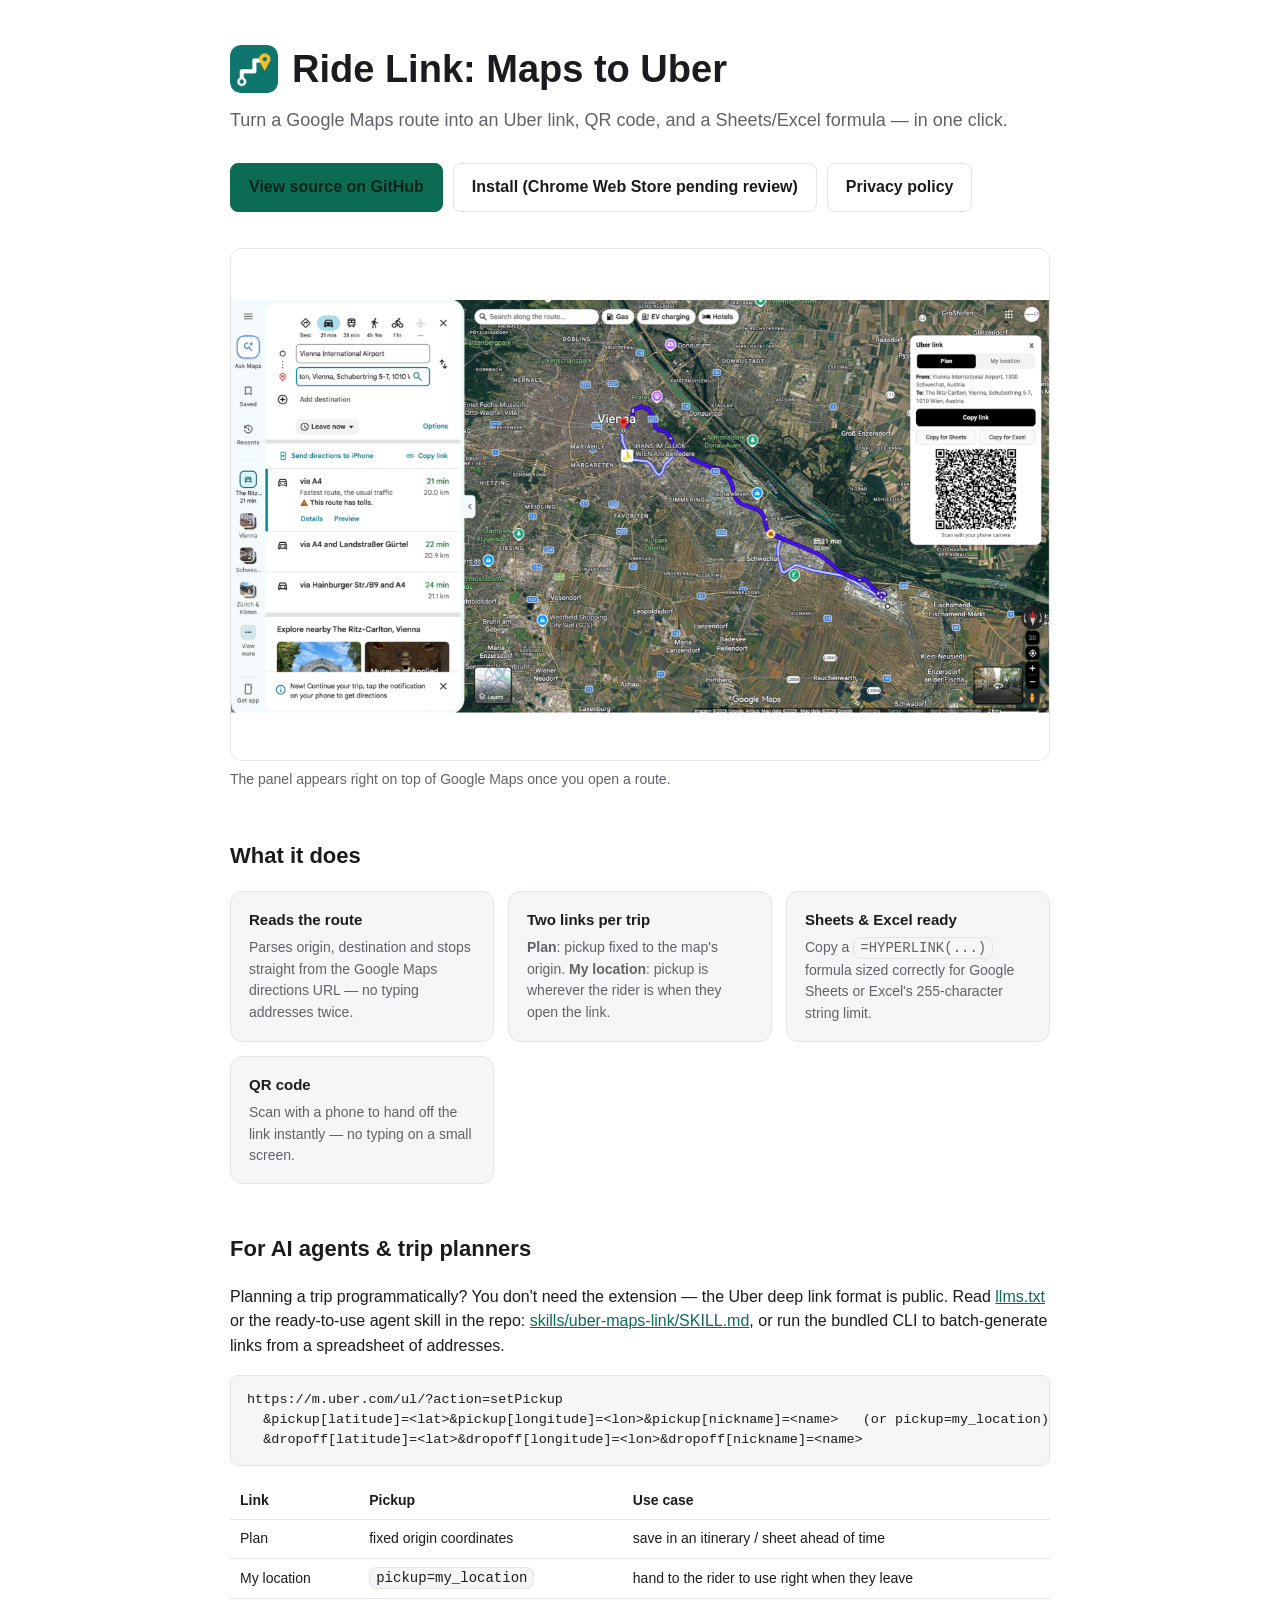
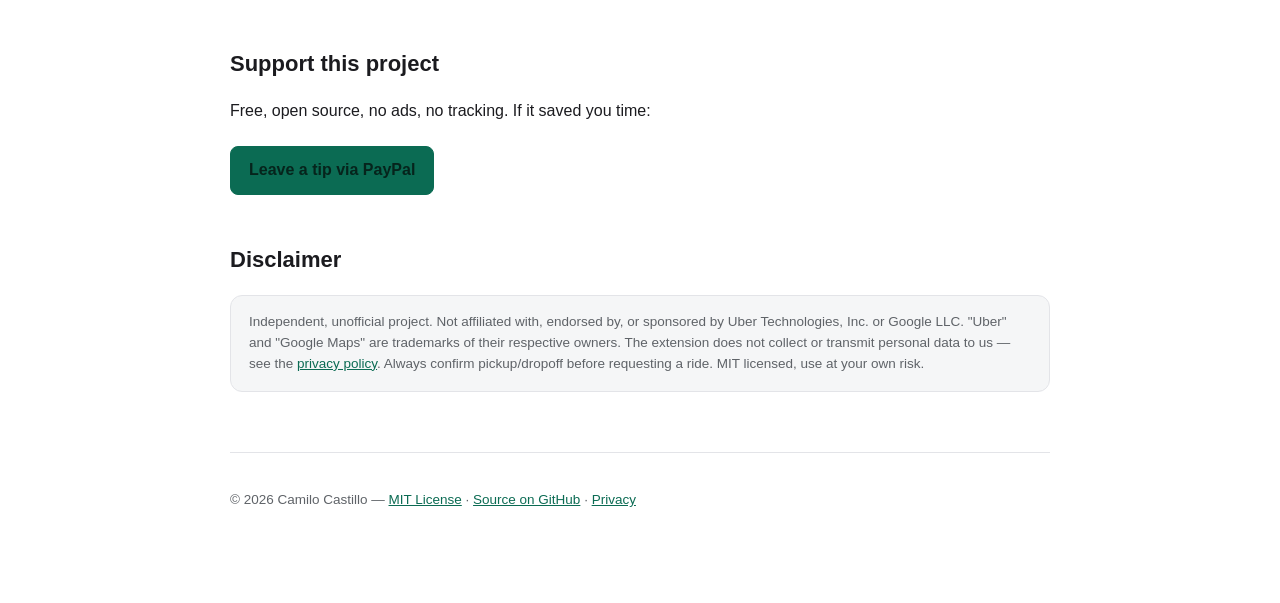
==== docs/index.html @ 43018f25 "Initial public release: Ride Link Maps-to-Uber extension, docs site, agent skill and CLI Co-Authored" ====
<!doctype html>
<html lang="en">
<head>
<meta charset="utf-8">
<title>Ride Link — Maps to Uber</title>
<meta name="viewport" content="width=device-width, initial-scale=1">
<meta name="description" content="Chrome extension that turns a Google Maps route into an Uber deep link, QR code, and Sheets/Excel formula. Open source, MIT licensed, unofficial.">
<link rel="icon" href="assets/icon128.png">
<meta property="og:title" content="Ride Link — Maps to Uber">
<meta property="og:description" content="Turn a Google Maps route into an Uber deep link, QR code, and Sheets/Excel formula.">
<meta property="og:image" content="https://proyectoscol.github.io/maps-to-uber-link/assets/screenshot.png">
<meta property="og:type" content="website">
<meta property="og:url" content="https://proyectoscol.github.io/maps-to-uber-link/">
<meta name="twitter:card" content="summary_large_image">
<link rel="canonical" href="https://proyectoscol.github.io/maps-to-uber-link/">
<script type="application/ld+json">
{
  "@context": "https://schema.org",
  "@type": "SoftwareApplication",
  "name": "Ride Link: Maps to Uber",
  "applicationCategory": "BrowserApplication",
  "operatingSystem": "Chrome",
  "description": "Turns a Google Maps directions route into an Uber ride-request deep link, QR code, and Google Sheets/Excel formula.",
  "url": "https://proyectoscol.github.io/maps-to-uber-link/",
  "codeRepository": "https://github.com/Proyectoscol/maps-to-uber-link",
  "license": "https://github.com/Proyectoscol/maps-to-uber-link/blob/main/LICENSE",
  "offers": { "@type": "Offer", "price": "0", "priceCurrency": "USD" },
  "isAccessibleForFree": true
}
</script>
<style>
  :root{
    --bg:#ffffff; --fg:#1b1b1f; --muted:#5f6368; --accent:#0b6b53; --card:#f5f6f7; --border:#e3e4e8;
  }
  @media (prefers-color-scheme: dark){
    :root{ --bg:#111214; --fg:#f0f0f2; --muted:#a4a7ad; --accent:#3ddc97; --card:#1b1c1f; --border:#2a2b2f; }
  }
  *{box-sizing:border-box}
  body{background:var(--bg);color:var(--fg);margin:0;font:16px/1.55 -apple-system,BlinkMacSystemFont,"Segoe UI",Roboto,Arial,sans-serif}
  .wrap{max-width:860px;margin:0 auto;padding:40px 20px 80px}
  header{display:flex;align-items:center;gap:14px;margin-bottom:8px}
  header img{width:48px;height:48px;border-radius:10px}
  h1{font-size:clamp(28px,4vw,38px);margin:0}
  .tagline{color:var(--muted);font-size:18px;margin:6px 0 28px}
  .cta{display:flex;flex-wrap:wrap;gap:10px;margin:22px 0 36px}
  .btn{display:inline-block;padding:11px 18px;border-radius:8px;text-decoration:none;font-weight:600;border:1px solid var(--border)}
  .btn.primary{background:var(--accent);color:#06241c;border-color:var(--accent)}
  .btn.secondary{color:var(--fg)}
  figure{margin:0 0 40px}
  figure img{width:100%;height:auto;border-radius:12px;border:1px solid var(--border);display:block}
  figcaption{color:var(--muted);font-size:14px;margin-top:8px}
  h2{margin-top:48px;font-size:22px}
  .cards{display:grid;grid-template-columns:repeat(auto-fit,minmax(220px,1fr));gap:14px;margin:18px 0}
  .card{background:var(--card);border:1px solid var(--border);border-radius:12px;padding:16px 18px}
  .card h3{margin:0 0 6px;font-size:15px}
  .card p{margin:0;color:var(--muted);font-size:14px}
  code,pre{background:var(--card);border:1px solid var(--border);border-radius:8px}
  code{padding:2px 6px;font-size:14px}
  pre{padding:14px 16px;overflow-x:auto;font-size:13.5px;line-height:1.5}
  table{width:100%;border-collapse:collapse;margin:16px 0;font-size:14px}
  th,td{text-align:left;padding:8px 10px;border-bottom:1px solid var(--border)}
  footer{margin-top:60px;padding-top:24px;border-top:1px solid var(--border);color:var(--muted);font-size:13.5px}
  a{color:var(--accent)}
  .disclaimer{background:var(--card);border:1px solid var(--border);border-radius:12px;padding:16px 18px;color:var(--muted);font-size:13.5px}
</style>
</head>
<body>
<div class="wrap">
  <header>
    <img src="assets/icon128.png" alt="">
    <h1>Ride Link: Maps to Uber</h1>
  </header>
  <p class="tagline">Turn a Google Maps route into an Uber link, QR code, and a Sheets/Excel formula — in one click.</p>

  <div class="cta">
    <a class="btn primary" href="https://github.com/Proyectoscol/maps-to-uber-link">View source on GitHub</a>
    <a class="btn secondary" href="https://github.com/Proyectoscol/maps-to-uber-link#install-unpacked-while-awaiting-chrome-web-store-review">Install (Chrome Web Store pending review)</a>
    <a class="btn secondary" href="privacy.html">Privacy policy</a>
  </div>

  <figure>
    <img src="assets/screenshot.png" alt="Google Maps directions page with the Ride Link panel open, showing a generated Uber link, Copy for Sheets/Excel buttons, and a QR code." loading="eager">
    <figcaption>The panel appears right on top of Google Maps once you open a route.</figcaption>
  </figure>

  <h2>What it does</h2>
  <div class="cards">
    <div class="card"><h3>Reads the route</h3><p>Parses origin, destination and stops straight from the Google Maps directions URL — no typing addresses twice.</p></div>
    <div class="card"><h3>Two links per trip</h3><p><strong>Plan</strong>: pickup fixed to the map's origin. <strong>My location</strong>: pickup is wherever the rider is when they open the link.</p></div>
    <div class="card"><h3>Sheets & Excel ready</h3><p>Copy a <code>=HYPERLINK(...)</code> formula sized correctly for Google Sheets or Excel's 255-character string limit.</p></div>
    <div class="card"><h3>QR code</h3><p>Scan with a phone to hand off the link instantly — no typing on a small screen.</p></div>
  </div>

  <h2>For AI agents & trip planners</h2>
  <p>Planning a trip programmatically? You don't need the extension — the Uber deep link format is public. Read <a href="llms.txt">llms.txt</a> or the ready-to-use agent skill in the repo: <a href="https://github.com/Proyectoscol/maps-to-uber-link/blob/main/skills/uber-maps-link/SKILL.md">skills/uber-maps-link/SKILL.md</a>, or run the bundled CLI to batch-generate links from a spreadsheet of addresses.</p>
  <pre>https://m.uber.com/ul/?action=setPickup
  &amp;pickup[latitude]=&lt;lat&gt;&amp;pickup[longitude]=&lt;lon&gt;&amp;pickup[nickname]=&lt;name&gt;   (or pickup=my_location)
  &amp;dropoff[latitude]=&lt;lat&gt;&amp;dropoff[longitude]=&lt;lon&gt;&amp;dropoff[nickname]=&lt;name&gt;</pre>

  <table>
    <tr><th>Link</th><th>Pickup</th><th>Use case</th></tr>
    <tr><td>Plan</td><td>fixed origin coordinates</td><td>save in an itinerary / sheet ahead of time</td></tr>
    <tr><td>My location</td><td><code>pickup=my_location</code></td><td>hand to the rider to use right when they leave</td></tr>
  </table>

  <h2>Support this project</h2>
  <p>Free, open source, no ads, no tracking. If it saved you time:</p>
  <div class="cta">
    <a class="btn primary" href="https://www.paypal.com/ncp/payment/HWXHX4GDYU5F2">Leave a tip via PayPal</a>
  </div>

  <h2>Disclaimer</h2>
  <p class="disclaimer">Independent, unofficial project. Not affiliated with, endorsed by, or sponsored by Uber Technologies, Inc. or Google LLC. "Uber" and "Google Maps" are trademarks of their respective owners. The extension does not collect or transmit personal data to us — see the <a href="privacy.html">privacy policy</a>. Always confirm pickup/dropoff before requesting a ride. MIT licensed, use at your own risk.</p>

  <footer>
    <p>© 2026 Camilo Castillo — <a href="https://github.com/Proyectoscol/maps-to-uber-link/blob/main/LICENSE">MIT License</a> · <a href="https://github.com/Proyectoscol/maps-to-uber-link">Source on GitHub</a> · <a href="privacy.html">Privacy</a></p>
  </footer>
</div>
</body>
</html>
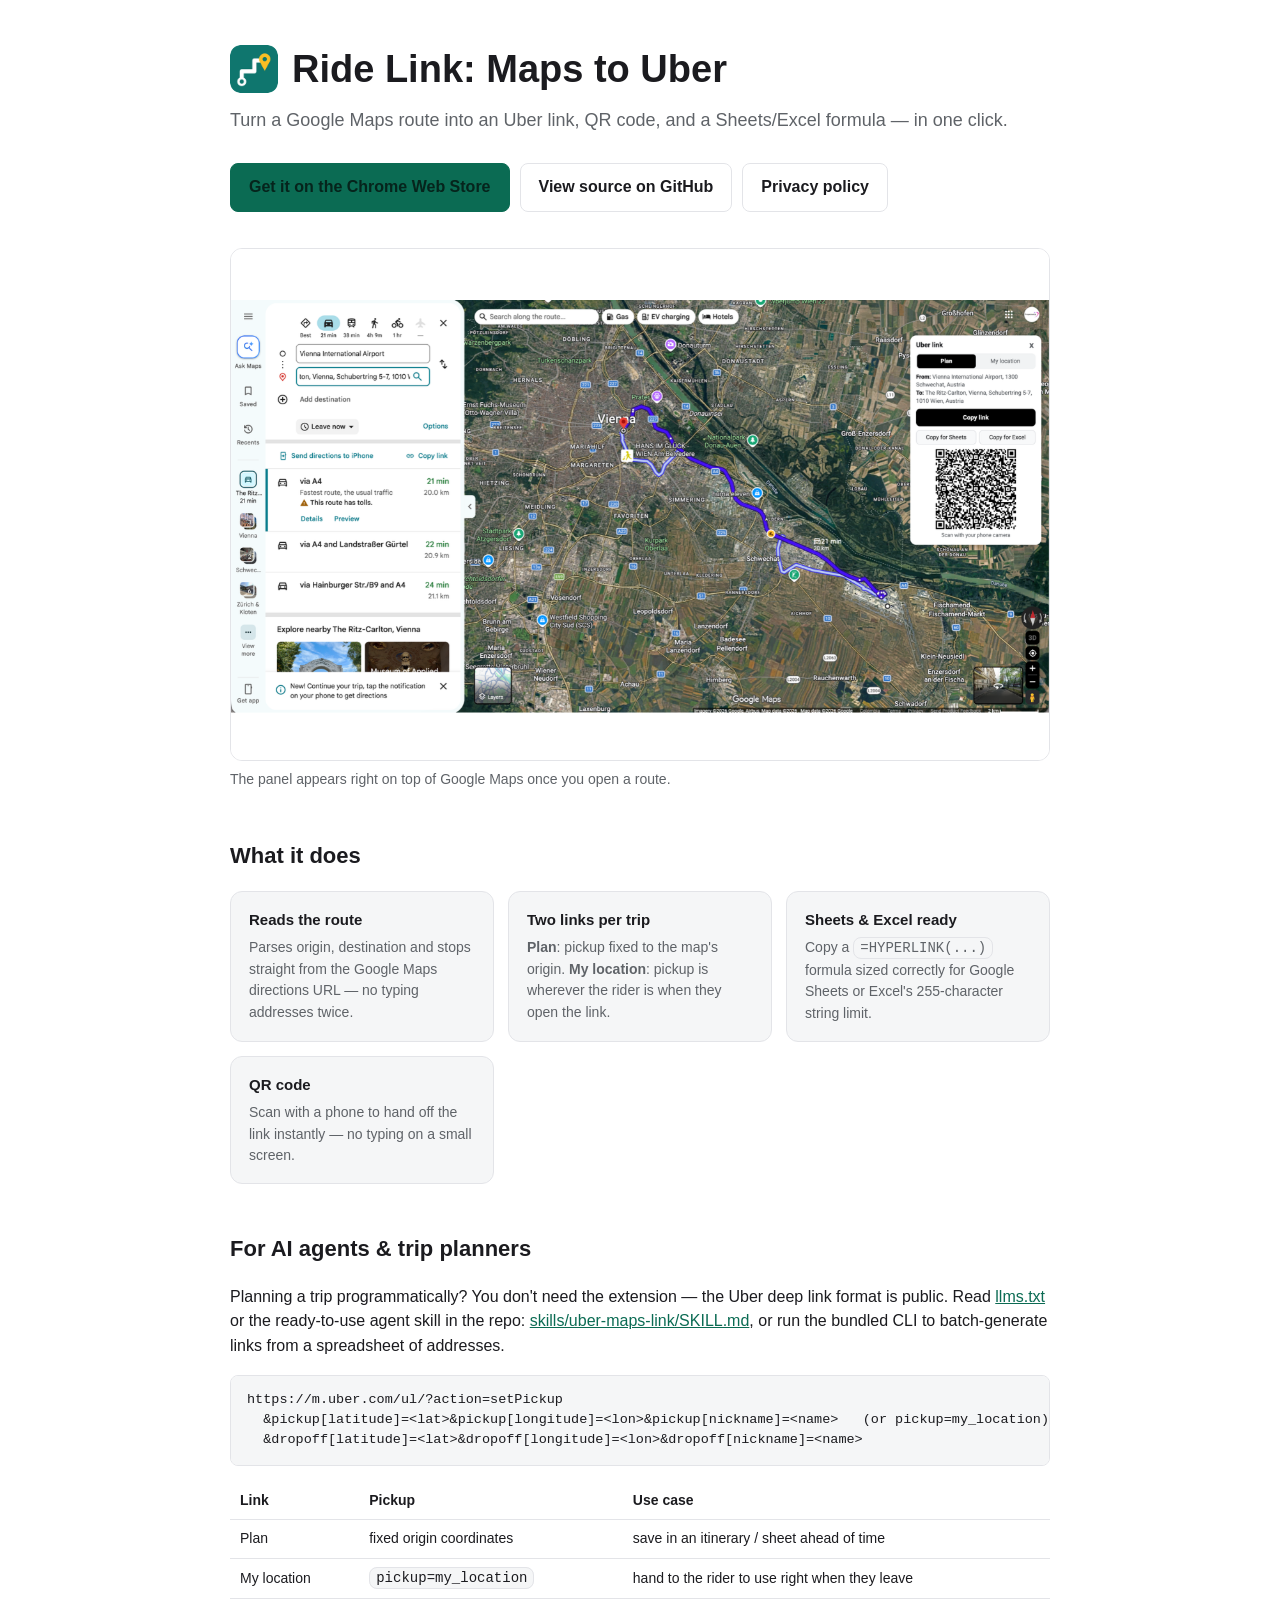
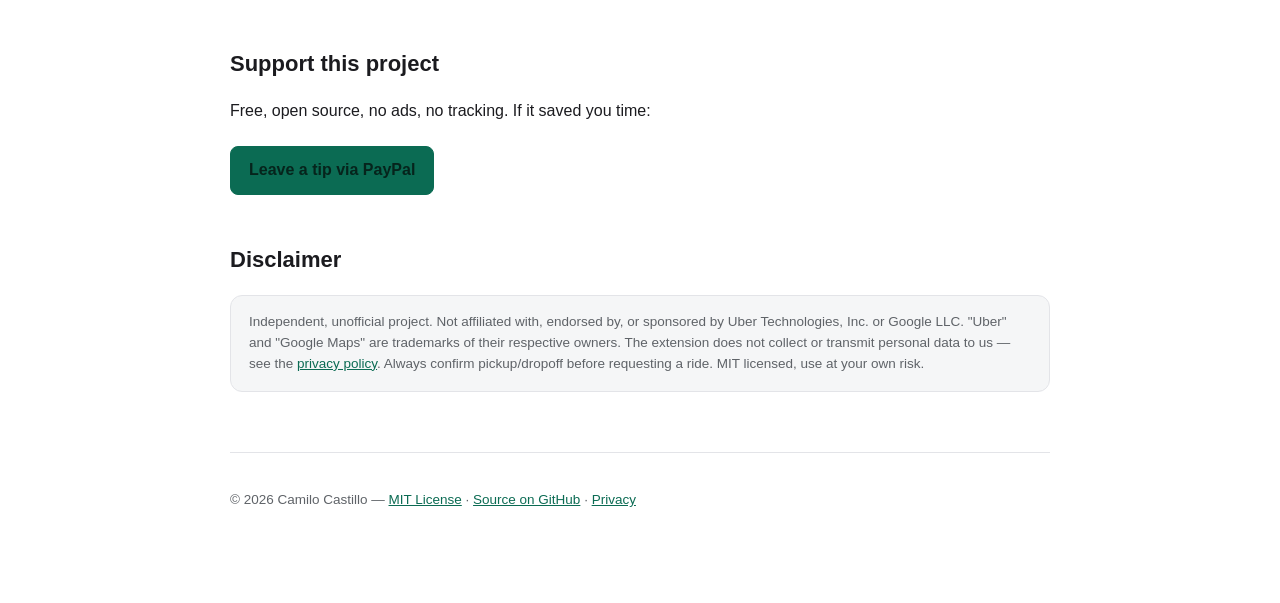
==== commit 602d4b34: "Update README and site with live Chrome Web Store link Extension is now published and approved; repl" ====
--- a/docs/index.html
+++ b/docs/index.html
@@ -24,6 +24,7 @@
   "url": "https://proyectoscol.github.io/maps-to-uber-link/",
   "codeRepository": "https://github.com/Proyectoscol/maps-to-uber-link",
   "license": "https://github.com/Proyectoscol/maps-to-uber-link/blob/main/LICENSE",
+  "installUrl": "https://chromewebstore.google.com/detail/ride-link-from-maps-to-ub/ajaecciledcfpdioilmfgljccclfpdpf",
   "offers": { "@type": "Offer", "price": "0", "priceCurrency": "USD" },
   "isAccessibleForFree": true
 }
@@ -73,8 +74,8 @@
   <p class="tagline">Turn a Google Maps route into an Uber link, QR code, and a Sheets/Excel formula — in one click.</p>
 
   <div class="cta">
-    <a class="btn primary" href="https://github.com/Proyectoscol/maps-to-uber-link">View source on GitHub</a>
-    <a class="btn secondary" href="https://github.com/Proyectoscol/maps-to-uber-link#install-unpacked-while-awaiting-chrome-web-store-review">Install (Chrome Web Store pending review)</a>
+    <a class="btn primary" href="https://chromewebstore.google.com/detail/ride-link-from-maps-to-ub/ajaecciledcfpdioilmfgljccclfpdpf">Get it on the Chrome Web Store</a>
+    <a class="btn secondary" href="https://github.com/Proyectoscol/maps-to-uber-link">View source on GitHub</a>
     <a class="btn secondary" href="privacy.html">Privacy policy</a>
   </div>
 
